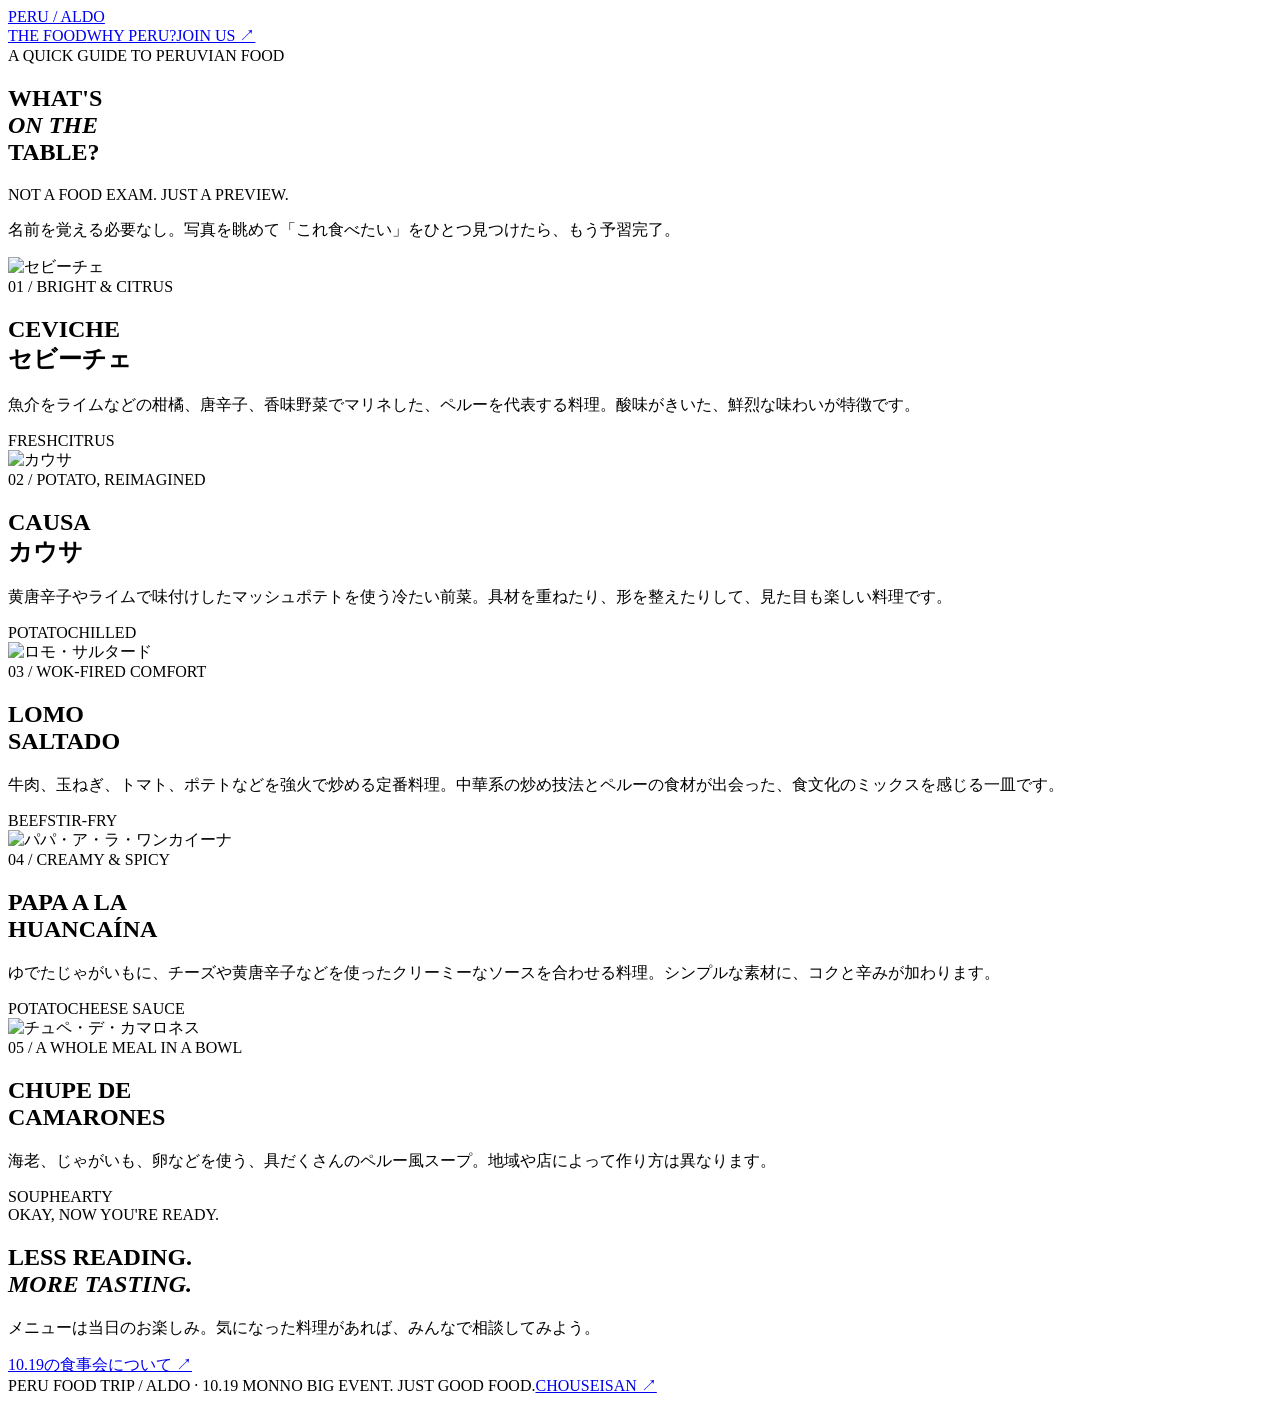
==== food.html @ d37dbe8c "Add files via upload" ====
<!doctype html><html lang="ja"><head><meta charset="utf-8"><meta name="viewport" content="width=device-width,initial-scale=1,viewport-fit=cover"><meta name="theme-color" content="#101611"><title>THE FOOD — PERU / ALDO</title><link rel="stylesheet" href="assets/style.css"></head><body><header class="topbar"><a class="brand" href="index.html"><i class="brand-mark"></i> PERU / ALDO</a><nav class="navlinks"><a href="food.html">THE FOOD</a><a href="story.html">WHY PERU?</a><a href="index.html#join">JOIN US ↗</a></nav></header><section class="page-hero"><div><div class="section-label">A QUICK GUIDE TO PERUVIAN FOOD</div><h1>WHAT'S<br><em>ON THE</em><br>TABLE?</h1></div></section><section class="section"><div class="section-label">NOT A FOOD EXAM. JUST A PREVIEW.</div><p class="lede">名前を覚える必要なし。写真を眺めて「これ食べたい」をひとつ見つけたら、もう予習完了。</p></section>
<section class="dish-detail" id="ceviche"><div class="dish-photo"><img src="https://cdn.r-corona.jp/prd.rb.r-corona.jp/assets/site_files/ql8tgjbs/57910512/4rg3_w500h500.jpg" alt="セビーチェ"></div><div class="dish-copy"><div class="number">01 / BRIGHT & CITRUS</div><h2>CEVICHE<br><span class="lime">セビーチェ</span></h2><p>魚介をライムなどの柑橘、唐辛子、香味野菜でマリネした、ペルーを代表する料理。酸味がきいた、鮮烈な味わいが特徴です。</p><span class="dish-tag">FRESH</span><span class="dish-tag">CITRUS</span></div></section>
<section class="dish-detail" id="causa"><div class="dish-photo"><img src="https://cdn.r-corona.jp/prd.rb.r-corona.jp/assets/site_files/ql8tgjbs/57910515/t07t_w500h500.jpg" alt="カウサ"></div><div class="dish-copy"><div class="number">02 / POTATO, REIMAGINED</div><h2>CAUSA<br><span class="lime">カウサ</span></h2><p>黄唐辛子やライムで味付けしたマッシュポテトを使う冷たい前菜。具材を重ねたり、形を整えたりして、見た目も楽しい料理です。</p><span class="dish-tag">POTATO</span><span class="dish-tag">CHILLED</span></div></section>
<section class="dish-detail" id="lomo"><div class="dish-photo"><img src="https://cdn.goope.jp/212121/240630113721-6680c4e1deae7_l.jpg" alt="ロモ・サルタード"></div><div class="dish-copy"><div class="number">03 / WOK-FIRED COMFORT</div><h2>LOMO<br>SALTADO</h2><p>牛肉、玉ねぎ、トマト、ポテトなどを強火で炒める定番料理。中華系の炒め技法とペルーの食材が出会った、食文化のミックスを感じる一皿です。</p><span class="dish-tag">BEEF</span><span class="dish-tag">STIR-FRY</span></div></section>
<section class="dish-detail" id="papa"><div class="dish-photo"><img src="https://cdn.r-corona.jp/prd.rb.r-corona.jp/assets/site_files/ql8tgjbs/57910494/5lrm_w500h500.jpg" alt="パパ・ア・ラ・ワンカイーナ"></div><div class="dish-copy"><div class="number">04 / CREAMY & SPICY</div><h2>PAPA A LA<br>HUANCAÍNA</h2><p>ゆでたじゃがいもに、チーズや黄唐辛子などを使ったクリーミーなソースを合わせる料理。シンプルな素材に、コクと辛みが加わります。</p><span class="dish-tag">POTATO</span><span class="dish-tag">CHEESE SAUCE</span></div></section>
<section class="dish-detail" id="chupe"><div class="dish-photo"><img src="https://cdn.goope.jp/212121/240629231048-668015e83449c_l.jpg" alt="チュペ・デ・カマロネス"></div><div class="dish-copy"><div class="number">05 / A WHOLE MEAL IN A BOWL</div><h2>CHUPE DE<br>CAMARONES</h2><p>海老、じゃがいも、卵などを使う、具だくさんのペルー風スープ。地域や店によって作り方は異なります。</p><span class="dish-tag">SOUP</span><span class="dish-tag">HEARTY</span></div></section>
<section class="closing"><div class="section-label">OKAY, NOW YOU'RE READY.</div><h2>LESS READING.<br><em>MORE TASTING.</em></h2><p class="body-copy">メニューは当日のお楽しみ。気になった料理があれば、みんなで相談してみよう。</p><a class="arrow-link" href="index.html#join">10.19の食事会について <span>↗</span></a></section><footer class="footer"><span>PERU FOOD TRIP / ALDO · 10.19 MON</span><span>NO BIG EVENT. JUST GOOD FOOD.</span><a href="https://chouseisan.com/s?h=6f400bf3bfaf498cbee81154088f71c2" target="_blank" rel="noopener">CHOUSEISAN ↗</a></footer><div class="grain"></div><script src="assets/main.js"></script></body></html>
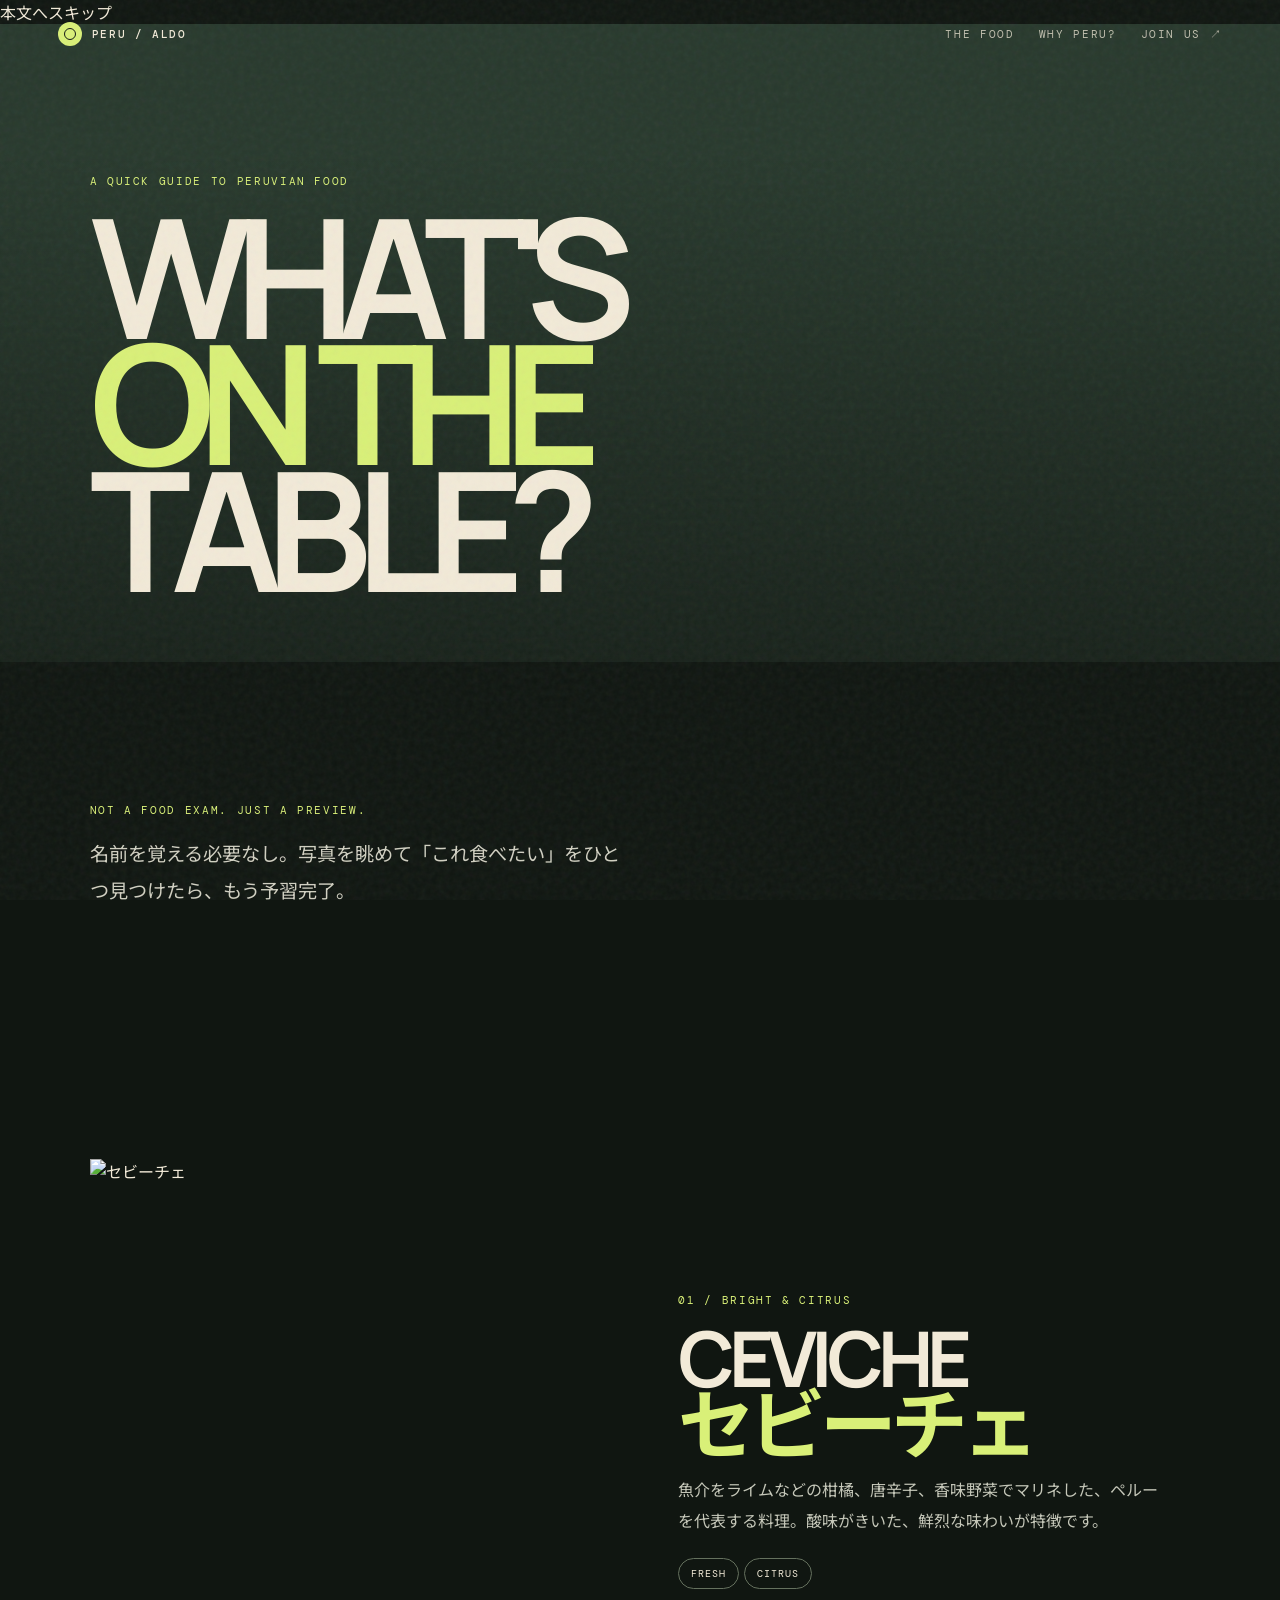
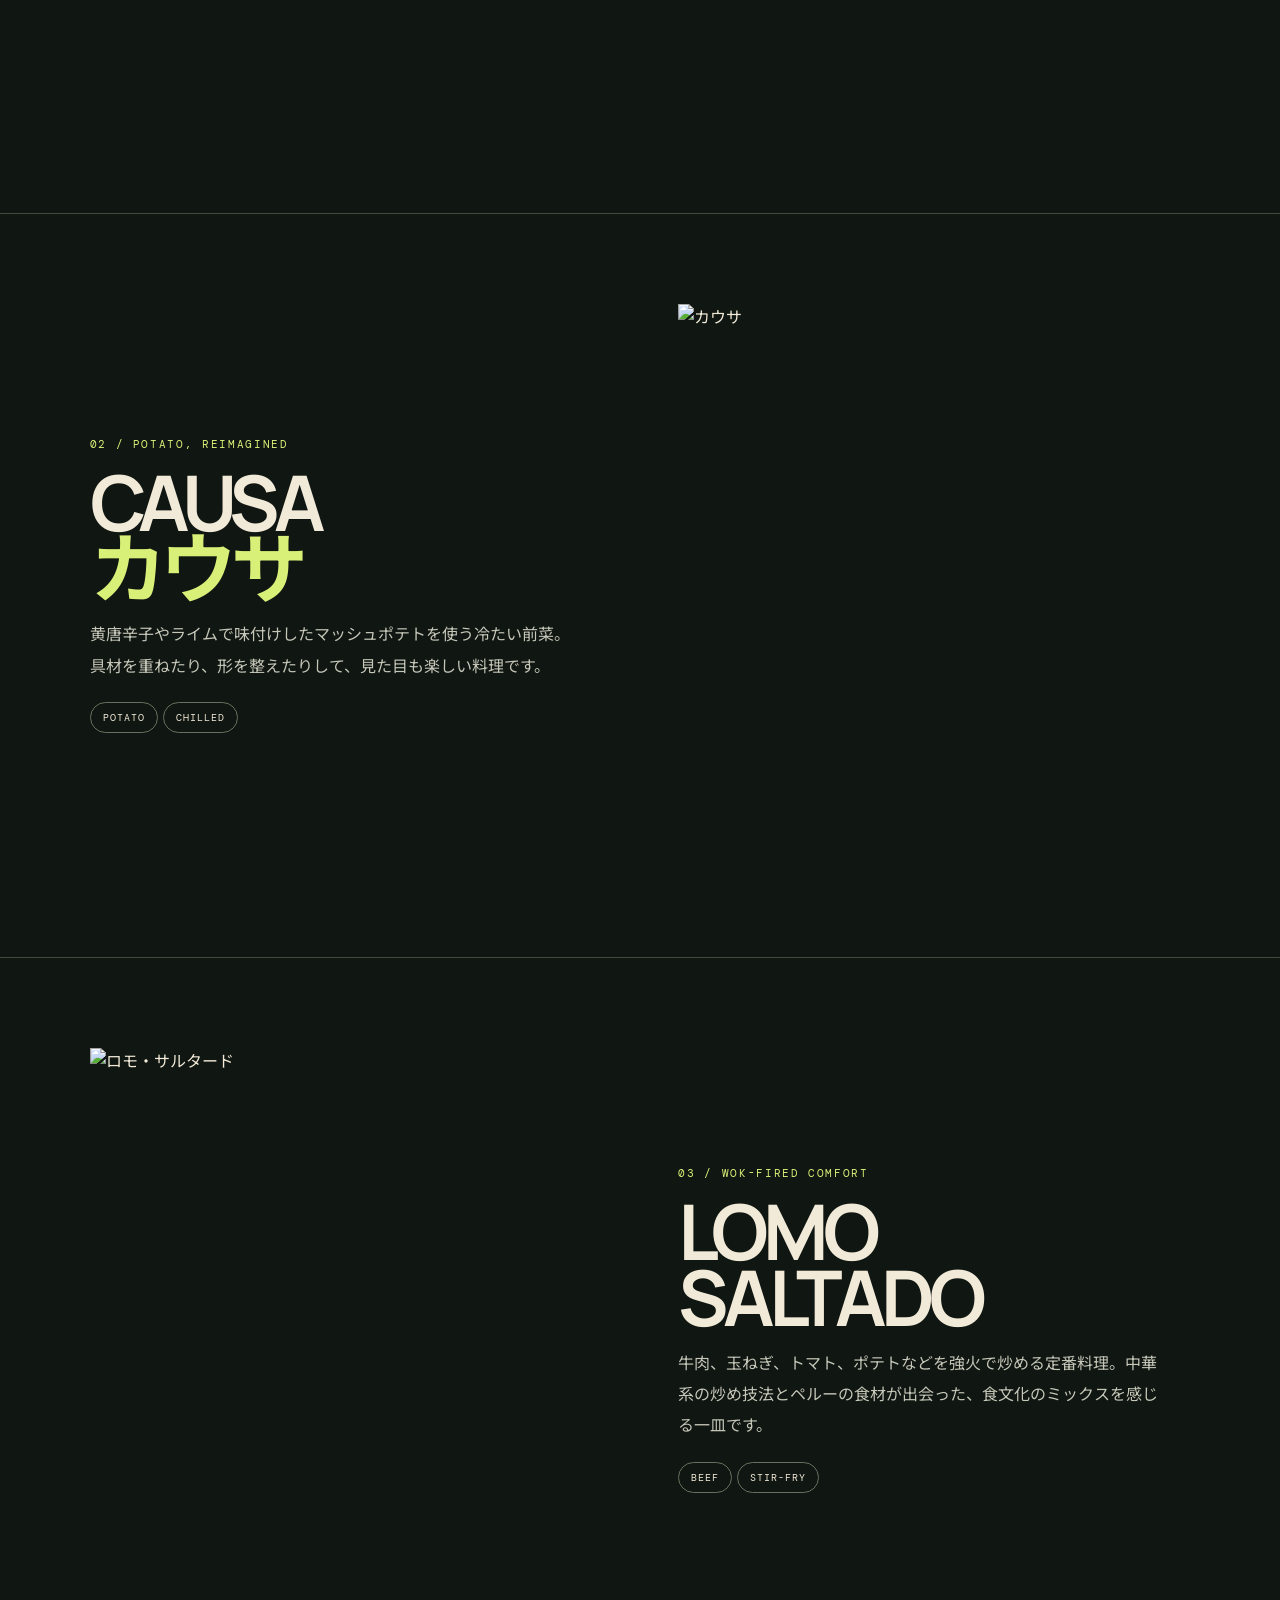
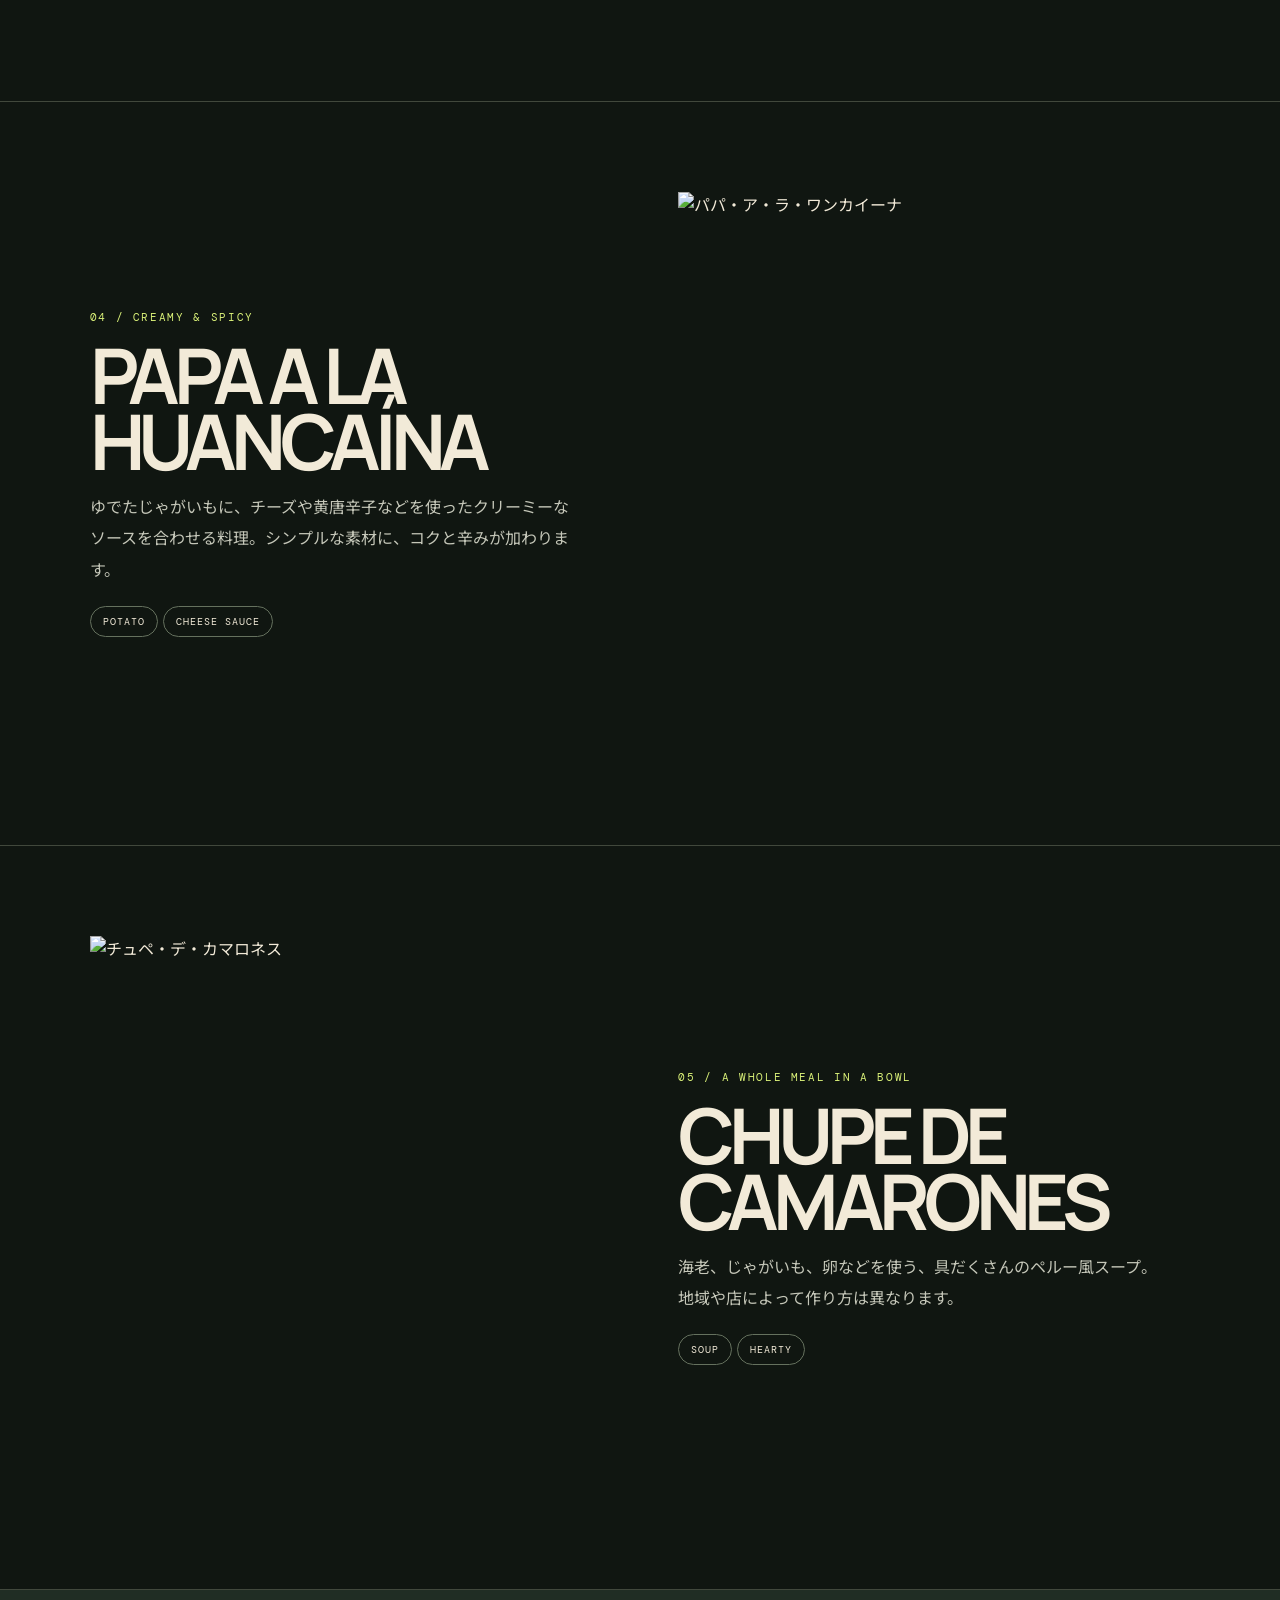
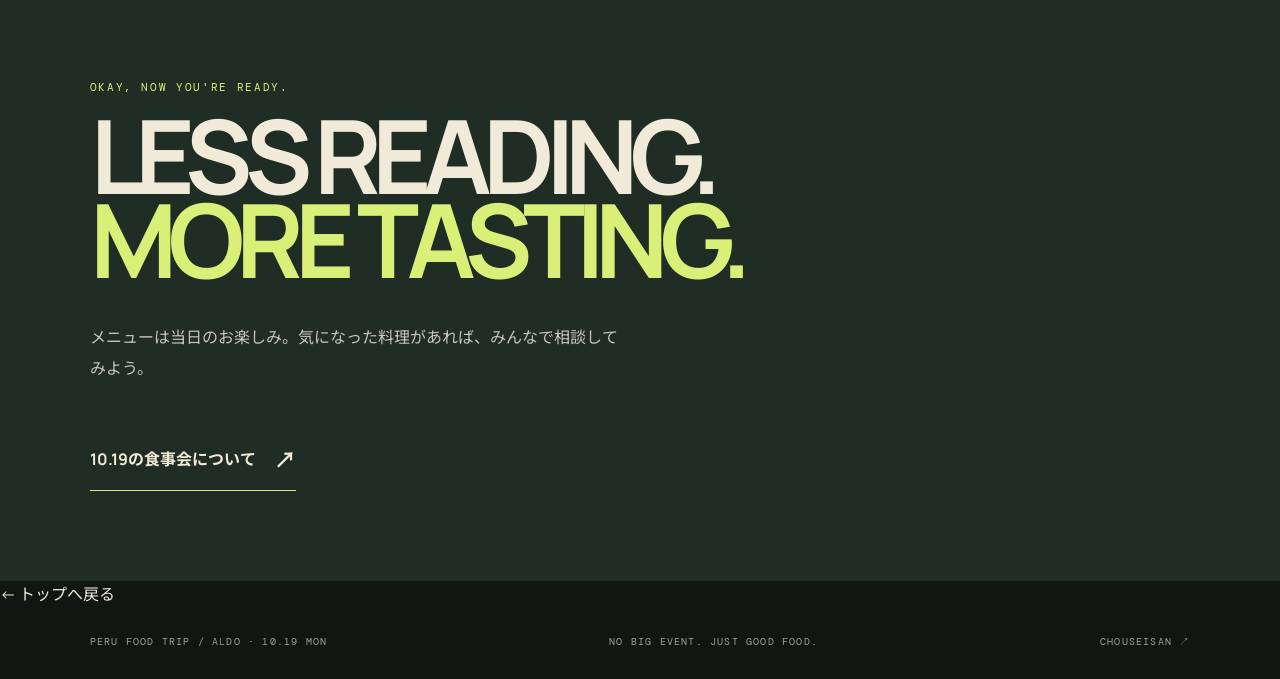
==== commit bc5310c6: "Add files via upload" ====
--- a/food.html
+++ b/food.html
@@ -1,7 +1,7 @@
-<!doctype html><html lang="ja"><head><meta charset="utf-8"><meta name="viewport" content="width=device-width,initial-scale=1,viewport-fit=cover"><meta name="theme-color" content="#101611"><title>THE FOOD — PERU / ALDO</title><link rel="stylesheet" href="assets/style.css"></head><body><header class="topbar"><a class="brand" href="index.html"><i class="brand-mark"></i> PERU / ALDO</a><nav class="navlinks"><a href="food.html">THE FOOD</a><a href="story.html">WHY PERU?</a><a href="index.html#join">JOIN US ↗</a></nav></header><section class="page-hero"><div><div class="section-label">A QUICK GUIDE TO PERUVIAN FOOD</div><h1>WHAT'S<br><em>ON THE</em><br>TABLE?</h1></div></section><section class="section"><div class="section-label">NOT A FOOD EXAM. JUST A PREVIEW.</div><p class="lede">名前を覚える必要なし。写真を眺めて「これ食べたい」をひとつ見つけたら、もう予習完了。</p></section>
+<!doctype html><html lang="ja"><head><meta charset="utf-8"><meta name="viewport" content="width=device-width,initial-scale=1,viewport-fit=cover"><meta name="theme-color" content="#101611"><title>THE FOOD — PERU / ALDO</title><link rel="stylesheet" href="assets/style.css"></head><body><a class="skip-link" href="#main-content">本文へスキップ</a><header class="topbar"><a class="brand" href="index.html"><i class="brand-mark"></i> PERU / ALDO</a><nav class="navlinks"><a href="food.html">THE FOOD</a><a href="story.html">WHY PERU?</a><a href="index.html#join">JOIN US ↗</a></nav></header><section class="page-hero" id="main-content"><div><div class="section-label">A QUICK GUIDE TO PERUVIAN FOOD</div><h1>WHAT'S<br><em>ON THE</em><br>TABLE?</h1></div></section><section class="section"><div class="section-label">NOT A FOOD EXAM. JUST A PREVIEW.</div><p class="lede">名前を覚える必要なし。写真を眺めて「これ食べたい」をひとつ見つけたら、もう予習完了。</p></section>
 <section class="dish-detail" id="ceviche"><div class="dish-photo"><img src="https://cdn.r-corona.jp/prd.rb.r-corona.jp/assets/site_files/ql8tgjbs/57910512/4rg3_w500h500.jpg" alt="セビーチェ"></div><div class="dish-copy"><div class="number">01 / BRIGHT & CITRUS</div><h2>CEVICHE<br><span class="lime">セビーチェ</span></h2><p>魚介をライムなどの柑橘、唐辛子、香味野菜でマリネした、ペルーを代表する料理。酸味がきいた、鮮烈な味わいが特徴です。</p><span class="dish-tag">FRESH</span><span class="dish-tag">CITRUS</span></div></section>
 <section class="dish-detail" id="causa"><div class="dish-photo"><img src="https://cdn.r-corona.jp/prd.rb.r-corona.jp/assets/site_files/ql8tgjbs/57910515/t07t_w500h500.jpg" alt="カウサ"></div><div class="dish-copy"><div class="number">02 / POTATO, REIMAGINED</div><h2>CAUSA<br><span class="lime">カウサ</span></h2><p>黄唐辛子やライムで味付けしたマッシュポテトを使う冷たい前菜。具材を重ねたり、形を整えたりして、見た目も楽しい料理です。</p><span class="dish-tag">POTATO</span><span class="dish-tag">CHILLED</span></div></section>
 <section class="dish-detail" id="lomo"><div class="dish-photo"><img src="https://cdn.goope.jp/212121/240630113721-6680c4e1deae7_l.jpg" alt="ロモ・サルタード"></div><div class="dish-copy"><div class="number">03 / WOK-FIRED COMFORT</div><h2>LOMO<br>SALTADO</h2><p>牛肉、玉ねぎ、トマト、ポテトなどを強火で炒める定番料理。中華系の炒め技法とペルーの食材が出会った、食文化のミックスを感じる一皿です。</p><span class="dish-tag">BEEF</span><span class="dish-tag">STIR-FRY</span></div></section>
 <section class="dish-detail" id="papa"><div class="dish-photo"><img src="https://cdn.r-corona.jp/prd.rb.r-corona.jp/assets/site_files/ql8tgjbs/57910494/5lrm_w500h500.jpg" alt="パパ・ア・ラ・ワンカイーナ"></div><div class="dish-copy"><div class="number">04 / CREAMY & SPICY</div><h2>PAPA A LA<br>HUANCAÍNA</h2><p>ゆでたじゃがいもに、チーズや黄唐辛子などを使ったクリーミーなソースを合わせる料理。シンプルな素材に、コクと辛みが加わります。</p><span class="dish-tag">POTATO</span><span class="dish-tag">CHEESE SAUCE</span></div></section>
 <section class="dish-detail" id="chupe"><div class="dish-photo"><img src="https://cdn.goope.jp/212121/240629231048-668015e83449c_l.jpg" alt="チュペ・デ・カマロネス"></div><div class="dish-copy"><div class="number">05 / A WHOLE MEAL IN A BOWL</div><h2>CHUPE DE<br>CAMARONES</h2><p>海老、じゃがいも、卵などを使う、具だくさんのペルー風スープ。地域や店によって作り方は異なります。</p><span class="dish-tag">SOUP</span><span class="dish-tag">HEARTY</span></div></section>
-<section class="closing"><div class="section-label">OKAY, NOW YOU'RE READY.</div><h2>LESS READING.<br><em>MORE TASTING.</em></h2><p class="body-copy">メニューは当日のお楽しみ。気になった料理があれば、みんなで相談してみよう。</p><a class="arrow-link" href="index.html#join">10.19の食事会について <span>↗</span></a></section><footer class="footer"><span>PERU FOOD TRIP / ALDO · 10.19 MON</span><span>NO BIG EVENT. JUST GOOD FOOD.</span><a href="https://chouseisan.com/s?h=6f400bf3bfaf498cbee81154088f71c2" target="_blank" rel="noopener">CHOUSEISAN ↗</a></footer><div class="grain"></div><script src="assets/main.js"></script></body></html>+<section class="closing"><div class="section-label">OKAY, NOW YOU'RE READY.</div><h2>LESS READING.<br><em>MORE TASTING.</em></h2><p class="body-copy">メニューは当日のお楽しみ。気になった料理があれば、みんなで相談してみよう。</p><a class="arrow-link" href="index.html#join">10.19の食事会について <span>↗</span></a></section><a class="back-home" href="index.html" aria-label="トップページへ戻る"><span aria-hidden="true">←</span> トップへ戻る</a><footer class="footer"><span>PERU FOOD TRIP / ALDO · 10.19 MON</span><span>NO BIG EVENT. JUST GOOD FOOD.</span><a href="https://chouseisan.com/s?h=6f400bf3bfaf498cbee81154088f71c2" target="_blank" rel="noopener">CHOUSEISAN ↗</a></footer><div class="grain"></div><script src="assets/main.js"></script></body></html>
--- a/assets/style.css
+++ b/assets/style.css
@@ -0,0 +1,4 @@
+@import url('https://fonts.googleapis.com/css2?family=DM+Mono:wght@400;500&family=Manrope:wght@400;500;700;800&family=Noto+Sans+JP:wght@400;500;700;900&display=swap');
+:root{--night:#101611;--paper:#f2ead8;--lime:#d9f078;--tomato:#ed5a3e;--blue:#7ba6bb;--muted:#b7b9aa;--line:#41483c}*{box-sizing:border-box}html{scroll-behavior:smooth;background:var(--night)}body{margin:0;background:var(--night);color:var(--paper);font-family:Manrope,'Noto Sans JP',sans-serif;overflow-x:hidden}a{color:inherit;text-decoration:none}button{font:inherit}.grain{position:fixed;inset:0;z-index:40;pointer-events:none;opacity:.08;background-image:url("data:image/svg+xml,%3Csvg viewBox='0 0 180 180' xmlns='http://www.w3.org/2000/svg'%3E%3Cfilter id='n'%3E%3CfeTurbulence type='fractalNoise' baseFrequency='.85' numOctaves='3' stitchTiles='stitch'/%3E%3C/filter%3E%3Crect width='100%25' height='100%25' filter='url(%23n)' opacity='.7'/%3E%3C/svg%3E")}.topbar{position:absolute;z-index:20;top:0;left:0;right:0;padding:22px 4.5vw;display:flex;justify-content:space-between;align-items:center;font:11px 'DM Mono',monospace;letter-spacing:.15em;text-transform:uppercase}.brand{display:flex;align-items:center;gap:10px;font-weight:500}.brand-mark{width:24px;height:24px;border-radius:50%;background:var(--lime);display:inline-block;position:relative}.brand-mark:after{content:'';position:absolute;inset:6px;border:1px solid var(--night);border-radius:50%}.navlinks{display:flex;gap:24px}.navlinks a{opacity:.75;transition:opacity .2s}.navlinks a:hover{opacity:1;color:var(--lime)}.mono{font:11px 'DM Mono',monospace;letter-spacing:.16em;text-transform:uppercase}.lime{color:var(--lime)}.hero{min-height:100svh;position:relative;display:flex;align-items:flex-end;overflow:hidden;background:#23352b}.hero-image{position:absolute;inset:-6%;background:url('https://images.unsplash.com/photo-1526392060635-9d6019884377?auto=format&fit=crop&w=2200&q=90') center 47%/cover;filter:saturate(.75);animation:slowzoom 24s ease-in-out infinite alternate}.hero-image:after{content:'';position:absolute;inset:0;background:linear-gradient(0deg,#101611 0%,#101611aa 22%,#10161122 70%,#10161155 100%),linear-gradient(90deg,#10161199,transparent 85%)}@keyframes slowzoom{to{transform:scale(1.13) translate(-1%,1%)}}.hero-sun{position:absolute;width:min(54vw,620px);aspect-ratio:1;border-radius:50%;right:7%;top:9%;background:radial-gradient(circle,#f8dc8b 0 4%,#eac36b99 5% 19%,#eac36b33 40%,transparent 70%);mix-blend-mode:screen;animation:breath 7s ease-in-out infinite alternate}@keyframes breath{to{transform:scale(1.1);opacity:.65}}.hero-content{position:relative;z-index:2;padding:15vh 7vw 7vh;width:100%}.hero-kicker{display:flex;align-items:center;gap:12px;color:var(--lime)}.hero-kicker:before{content:'';width:34px;height:1px;background:var(--lime)}.hero h1{font-size:clamp(5rem,15.2vw,15rem);line-height:.75;letter-spacing:-.105em;margin:36px 0 30px;font-weight:800}.hero h1 span{display:block}.hero h1 .outline{color:transparent;-webkit-text-stroke:1.5px var(--paper);padding-left:.28em}.hero-foot{display:flex;align-items:flex-end;justify-content:space-between;gap:20px;max-width:1100px}.hero-foot p{max-width:420px;font-size:clamp(1rem,1.5vw,1.25rem);line-height:1.8;margin:0}.round-cta{width:118px;height:118px;border-radius:50%;background:var(--lime);color:var(--night);display:grid;place-items:center;text-align:center;flex-shrink:0;font-size:12px;font-weight:800;line-height:1.4;transform:rotate(-9deg);transition:transform .4s}.round-cta:hover{transform:rotate(0) scale(1.08)}.side-note{position:absolute;right:3vw;top:43%;writing-mode:vertical-rl;font:10px 'DM Mono';letter-spacing:.18em}.ticker{background:var(--lime);color:var(--night);padding:15px 0;overflow:hidden;white-space:nowrap;font-weight:800;font-size:clamp(1rem,2vw,1.5rem)}.ticker span{display:inline-block;animation:run 28s linear infinite}@keyframes run{to{transform:translateX(-50%)}}.section{padding:clamp(78px,11vw,160px) 7vw;position:relative}.section-label{font:11px 'DM Mono';letter-spacing:.15em;color:var(--lime);text-transform:uppercase}.section h2{font-size:clamp(3.2rem,9vw,9rem);line-height:.83;letter-spacing:-.09em;margin:24px 0 30px;font-weight:800}.section h2 em{font-style:normal;color:var(--lime)}.lede{max-width:540px;font-size:clamp(1rem,1.5vw,1.2rem);line-height:1.9;color:#d1d0c2}.split{display:grid;grid-template-columns:1fr 1fr;gap:7vw;align-items:center}.image-frame{position:relative;overflow:hidden;background:#2a3a2e;min-height:440px}.image-frame img{width:100%;height:100%;min-height:440px;position:absolute;inset:0;object-fit:cover;transition:transform 1s cubic-bezier(.2,.8,.2,1),filter .6s}.image-frame:hover img{transform:scale(1.055);filter:saturate(1.15)}.image-stamp{position:absolute;right:18px;top:18px;width:94px;height:94px;border:1px solid var(--paper);border-radius:50%;display:grid;place-items:center;text-align:center;font:10px 'DM Mono';letter-spacing:.1em;transform:rotate(12deg);background:#10161155}.number{font:11px 'DM Mono';color:var(--lime);letter-spacing:.15em}.big-statement{font-size:clamp(2.5rem,6vw,6rem);line-height:.9;letter-spacing:-.08em;margin:20px 0}.body-copy{max-width:540px;color:#c5c7b9;line-height:1.95}.arrow-link{display:inline-flex;align-items:center;gap:18px;margin-top:26px;padding:15px 0;border-bottom:1px solid var(--lime);font-weight:700}.arrow-link span{font-size:1.4rem;transition:transform .2s}.arrow-link:hover span{transform:translate(5px,-3px)}.food-strip{display:grid;grid-template-columns:repeat(12,1fr);gap:12px;margin-top:55px}.food-tile{grid-column:span 4;position:relative;min-height:370px;overflow:hidden;background:#303d31}.food-tile:nth-child(2){grid-column:span 5;min-height:470px;margin-top:65px}.food-tile:nth-child(3){grid-column:span 3;min-height:330px;margin-top:20px}.food-tile:nth-child(4){grid-column:span 5;min-height:350px}.food-tile:nth-child(5){grid-column:span 4;min-height:400px;margin-top:-35px}.food-tile:nth-child(6){grid-column:span 3;min-height:320px;margin-top:30px}.food-tile img{position:absolute;inset:0;width:100%;height:100%;object-fit:cover;transition:transform .8s}.food-tile:hover img{transform:scale(1.08)}.food-tile:after{content:'';position:absolute;inset:0;background:linear-gradient(0deg,#0a100dd9,transparent 65%)}.food-caption{position:absolute;z-index:2;left:20px;right:16px;bottom:22px}.food-caption small{font:10px 'DM Mono';letter-spacing:.12em;color:var(--lime)}.food-caption h3{font-size:clamp(1.5rem,2.7vw,3rem);letter-spacing:-.06em;margin:8px 0}.food-caption p{font-size:.85rem;line-height:1.7;max-width:300px;color:#e2e1d7;margin:0}.photo-source{font-size:10px;color:#8d978a;margin-top:18px}.culture{background:var(--paper);color:var(--night);overflow:hidden}.culture .section-label{color:#b7432e}.culture .lede{color:#4c574a}.culture .split{grid-template-columns:.85fr 1.15fr}.culture .image-frame{min-height:540px}.culture .image-frame img{min-height:540px}.culture .big-statement em{color:#b7432e}.big-number{font-size:clamp(8rem,24vw,23rem);line-height:.65;letter-spacing:-.12em;color:#e2d8c3;font-weight:800;position:absolute;right:-.02em;bottom:-.12em;pointer-events:none}.culture-copy{position:relative;z-index:2}.invitation{background:var(--lime);color:var(--night);padding:clamp(70px,10vw,140px) 7vw}.invitation .section-label{color:#4e5b2d}.invitation h2{font-size:clamp(4rem,12vw,12rem);line-height:.76;letter-spacing:-.105em;margin:26px 0 45px}.invite-layout{display:grid;grid-template-columns:1fr .8fr;gap:8vw;align-items:start}.invite-text{font-size:1.05rem;line-height:1.95;max-width:560px}.date-card{border-top:1px solid #788d39;padding-top:20px}.date{font-size:clamp(4rem,9vw,8rem);font-weight:800;letter-spacing:-.1em;line-height:1}.date span{font-size:.32em;letter-spacing:.03em;vertical-align:top}.info-list{margin:30px 0}.info-row{display:grid;grid-template-columns:110px 1fr;gap:15px;padding:13px 0;border-bottom:1px solid #bdce71;font-size:.95rem}.info-row b{font-weight:800}.rsvp{background:var(--night);color:var(--paper);display:flex;justify-content:space-between;align-items:center;gap:24px;padding:22px 24px;margin-top:30px}.rsvp strong{font-size:1.15rem}.rsvp .go{font-size:2rem;color:var(--lime);transition:transform .2s}.rsvp:hover .go{transform:translate(5px,-3px)}.small-note{font-size:.78rem;line-height:1.7;color:#576143}.footer{padding:30px 7vw;display:flex;justify-content:space-between;gap:18px;flex-wrap:wrap;font:10px 'DM Mono';letter-spacing:.12em;color:#9ca697}.reveal{opacity:0;transform:translateY(30px);transition:opacity .9s,transform .9s cubic-bezier(.2,.8,.2,1)}.reveal.visible{opacity:1;transform:none}.page-hero{min-height:68svh;display:flex;align-items:flex-end;padding:150px 7vw 70px;position:relative;overflow:hidden;background:#28392d}.page-hero:before{content:'';position:absolute;inset:0;background:linear-gradient(0deg,#101611,transparent 80%),url('https://images.unsplash.com/photo-1526392060635-9d6019884377?auto=format&fit=crop&w=2000&q=85') center/cover;opacity:.65}.page-hero>*{position:relative}.page-hero h1{font-size:clamp(4rem,13vw,12rem);line-height:.76;letter-spacing:-.1em;margin:25px 0 0}.page-hero h1 em{font-style:normal;color:var(--lime)}.dish-detail{display:grid;grid-template-columns:1fr 1fr;gap:6vw;align-items:center;padding:90px 7vw;border-bottom:1px solid var(--line)}.dish-detail:nth-child(even) .dish-photo{order:2}.dish-photo{height:clamp(300px,44vw,620px);overflow:hidden}.dish-photo img{width:100%;height:100%;object-fit:cover;transition:transform 1s}.dish-photo:hover img{transform:scale(1.04)}.dish-copy h2{font-size:clamp(2.5rem,6vw,6rem);letter-spacing:-.08em;line-height:.86;margin:18px 0}.dish-copy p{line-height:1.95;color:#c5c7b9;max-width:480px}.dish-tag{display:inline-block;border:1px solid #65715e;border-radius:99px;padding:8px 12px;font:10px 'DM Mono';letter-spacing:.1em;margin:4px 5px 0 0}.closing{padding:90px 7vw;background:#202d24}.closing h2{font-size:clamp(3rem,8vw,8rem);line-height:.82;letter-spacing:-.09em;margin:20px 0 40px}.closing h2 em{color:var(--lime);font-style:normal}.menu-button{display:none}
+@media(max-width:700px){.topbar{padding:18px 20px}.navlinks{gap:12px}.navlinks a{font-size:9px}.hero-content{padding:18vh 22px 7vh}.hero h1{font-size:clamp(4.8rem,20vw,8rem)}.hero-foot{align-items:flex-start}.round-cta{width:82px;height:82px;font-size:10px}.side-note{right:10px;font-size:8px}.section{padding:78px 22px}.split,.culture .split,.invite-layout,.dish-detail{grid-template-columns:1fr;gap:35px}.image-frame,.image-frame img{min-height:330px}.food-strip{grid-template-columns:1fr 1fr;gap:9px}.food-tile,.food-tile:nth-child(n){grid-column:span 1;min-height:300px;margin:0}.food-tile:nth-child(2),.food-tile:nth-child(5){min-height:370px}.food-tile:nth-child(1){grid-column:span 2;min-height:340px}.food-caption{left:13px;bottom:15px}.food-caption h3{font-size:1.6rem}.food-caption p{font-size:.76rem}.culture .image-frame,.culture .image-frame img{min-height:370px}.invitation{padding:75px 22px}.invitation h2{font-size:clamp(4rem,17vw,7rem)}.info-row{grid-template-columns:90px 1fr}.rsvp{padding:18px}.dish-detail{padding:60px 22px}.dish-detail:nth-child(even) .dish-photo{order:0}.dish-photo{height:340px}.page-hero{padding:130px 22px 55px;min-height:60svh}.page-hero h1{font-size:clamp(4rem,18vw,7rem)}.footer{padding:25px 22px}}
+@media(prefers-reduced-motion:reduce){*,*:before,*:after{animation-duration:.01ms!important;transition-duration:.01ms!important;scroll-behavior:auto!important}}
